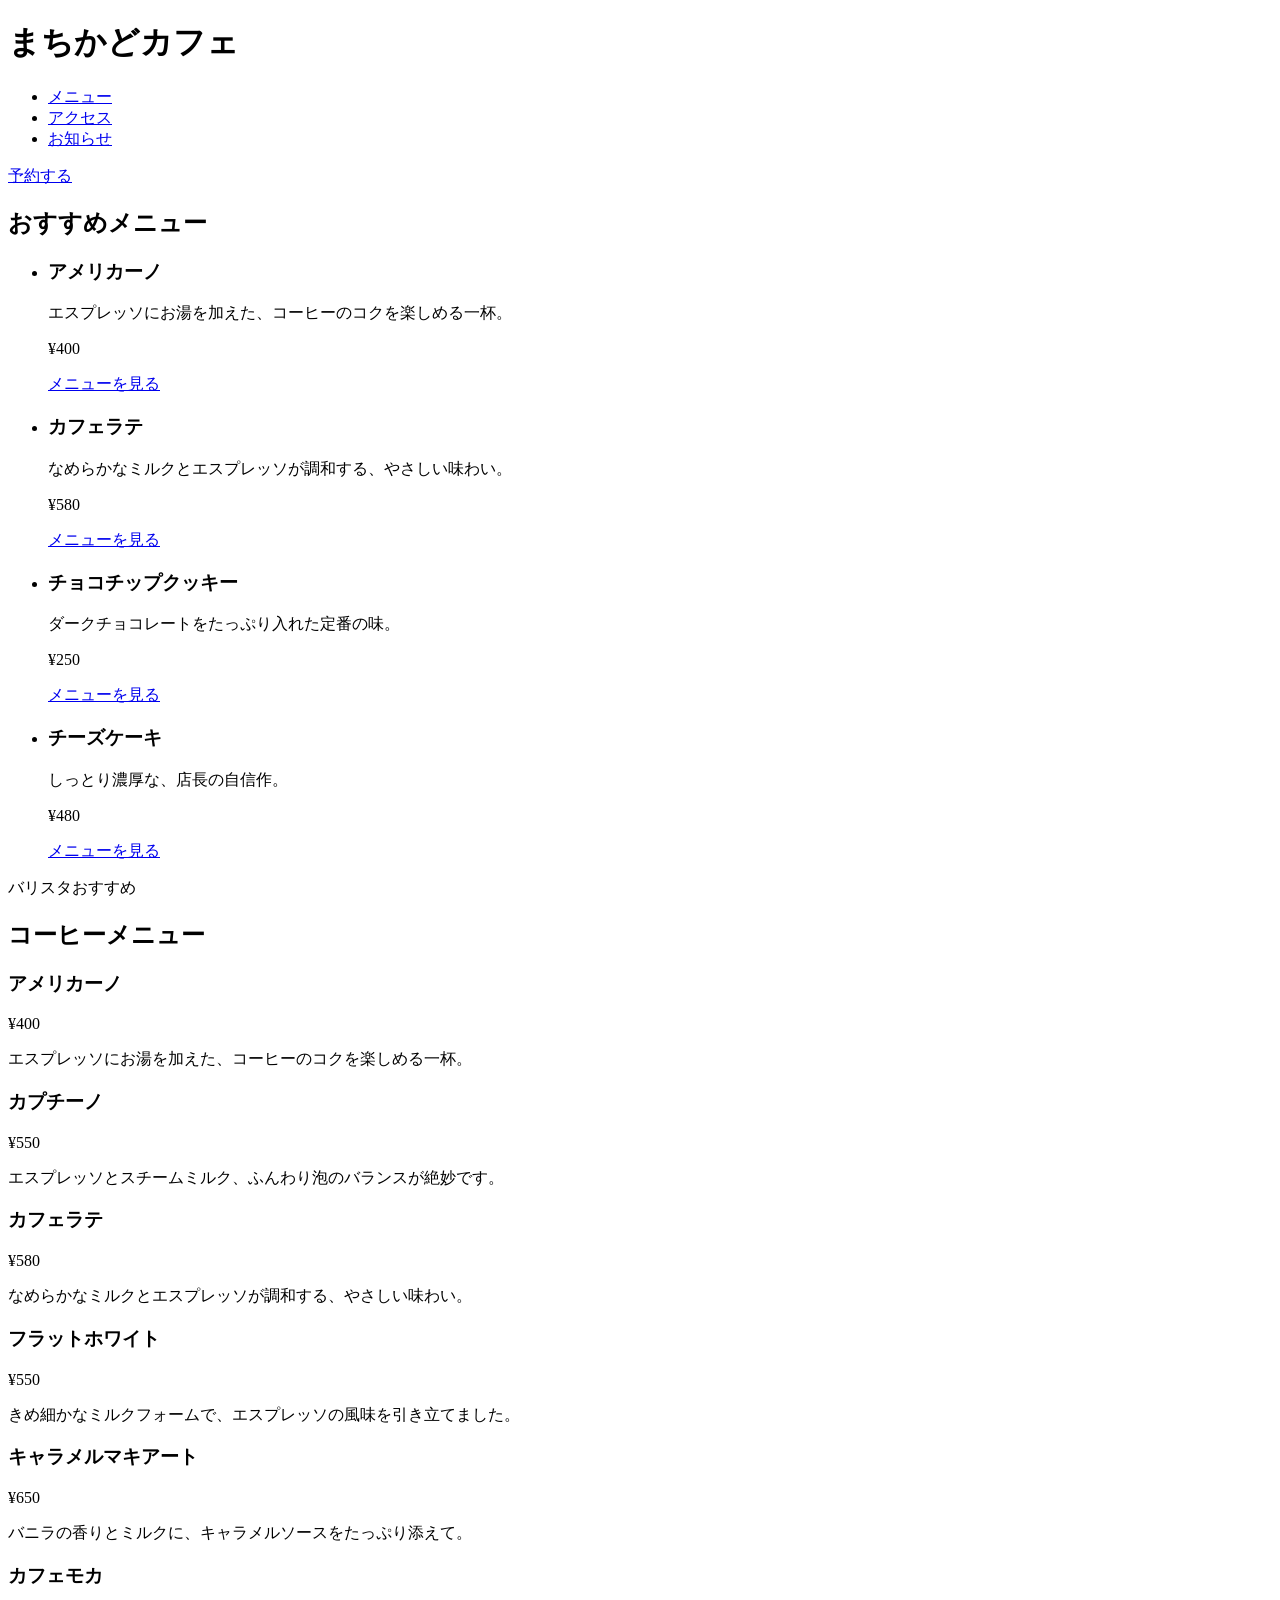
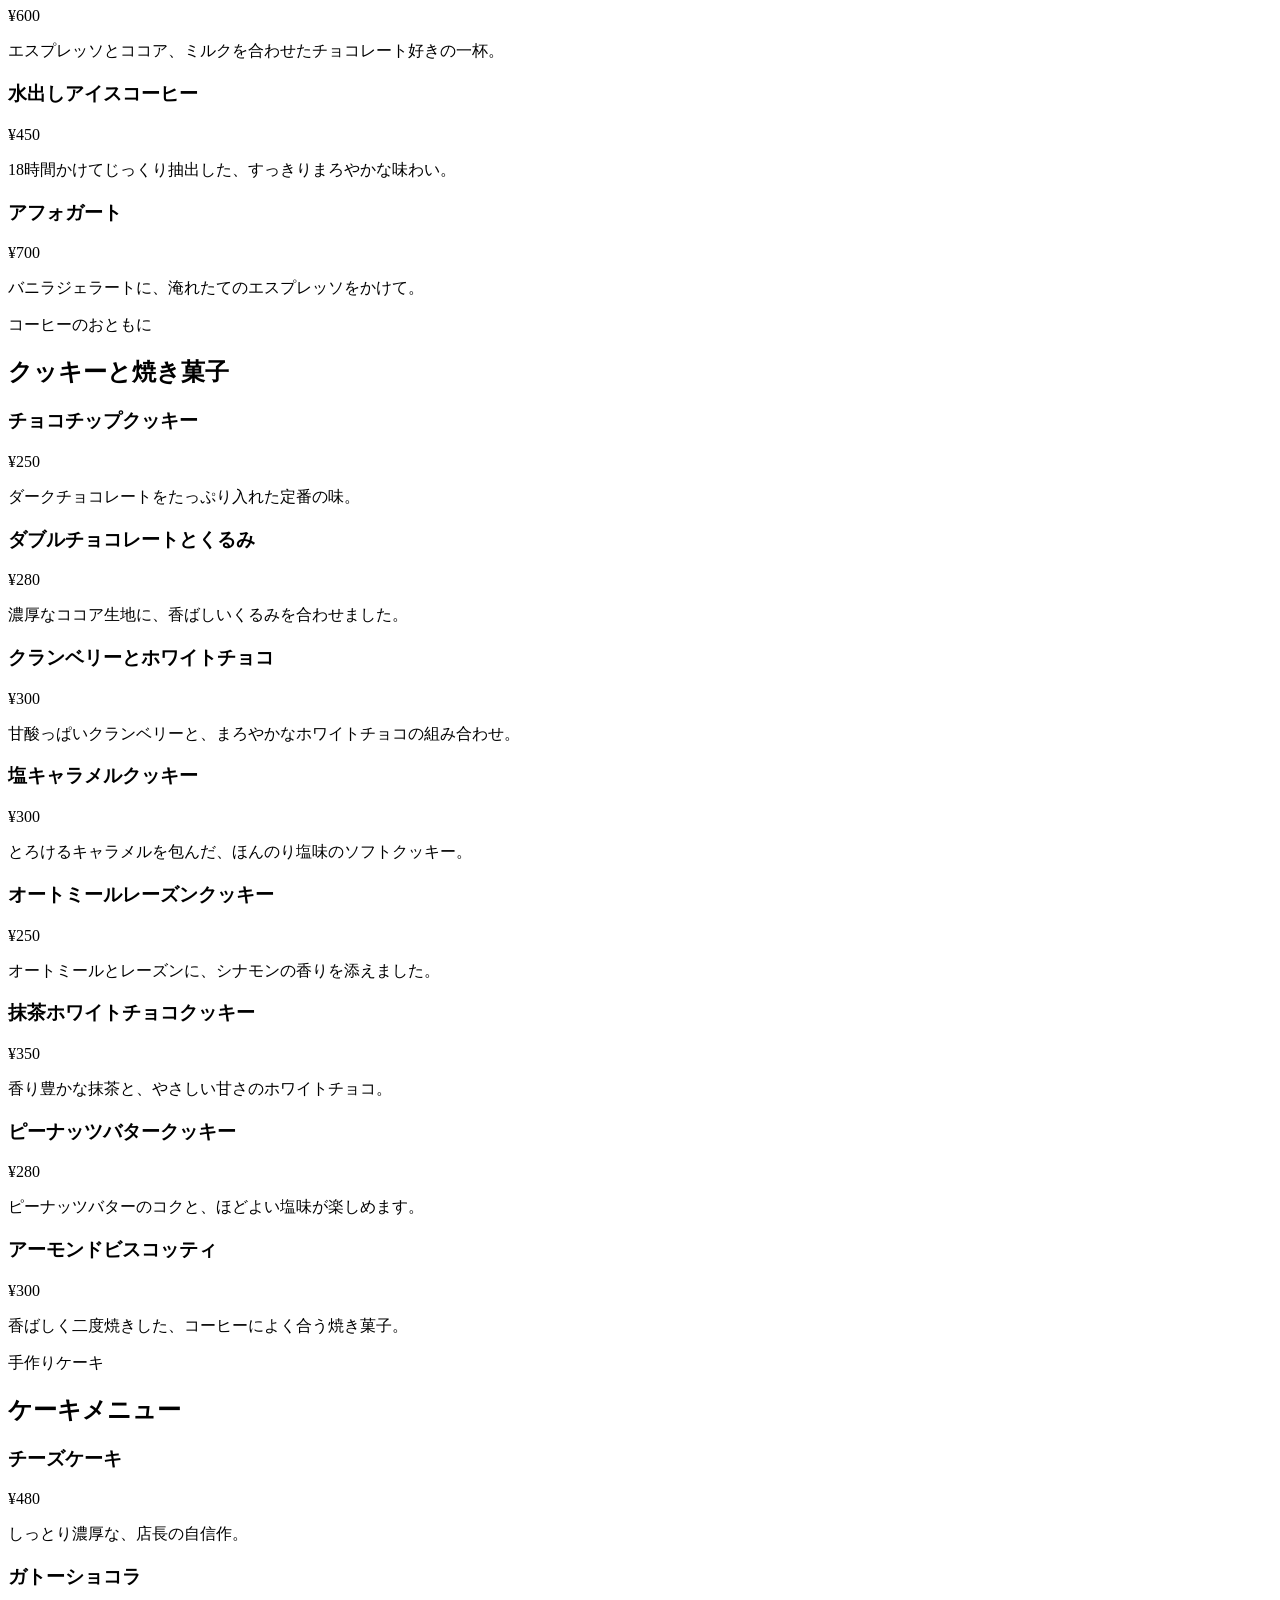
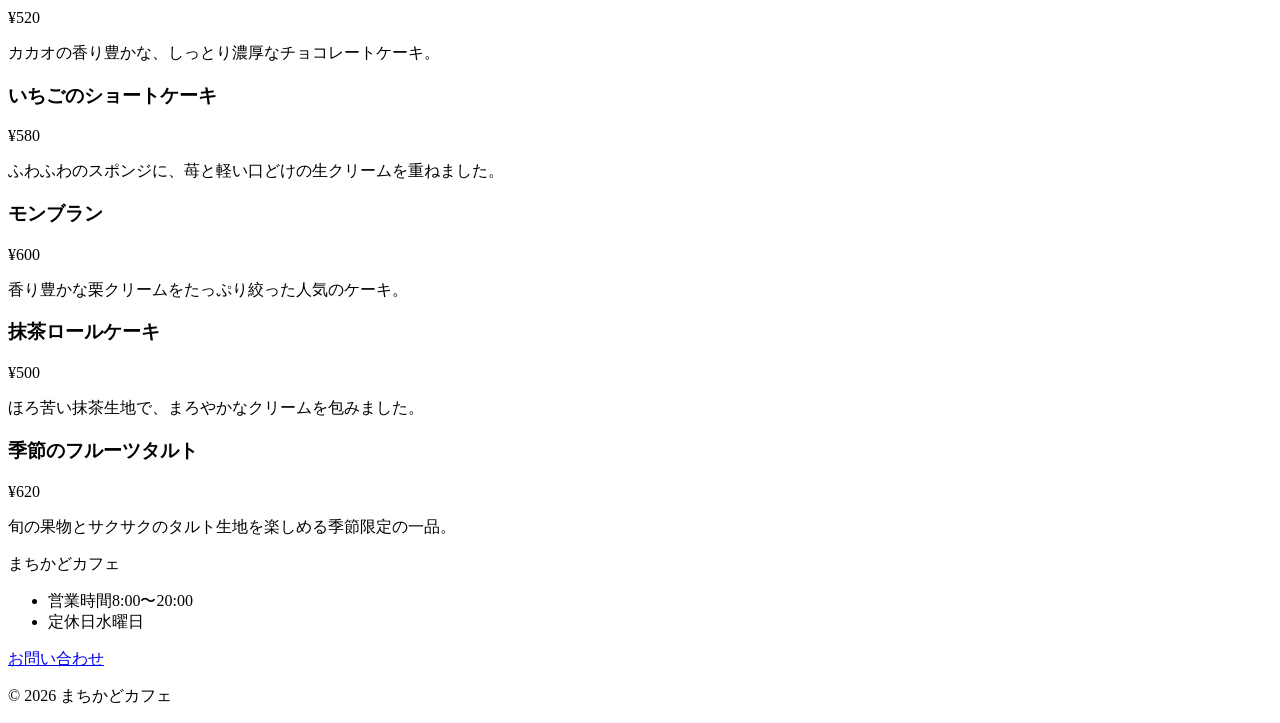
==== 261016/index.html @ 09165c0c "261016 site-footer" ====
<!DOCTYPE html>
<html lang="ja">

<head>
    <meta charset="UTF-8">
    <meta name="viewport" content="width=device-width, initial-scale=1.0">
    <title>まちかどカフェ</title>
    <link rel="stylesheet" href="css/base.css">
    <link rel="stylesheet" href="css/header.css">
    <link rel="stylesheet" href="css/main.css">
    <link rel="stylesheet" href="css/footer.css">
</head>

<body>
    
<!-- ===== A ヘッダー ここから ===== -->
  <header class="box">
    <h1 class="title">まちかどカフェ</h1>
    <ul class="list">
      <li><a class="link" href="#">メニュー</a></li>
      <li><a class="link" href="#">アクセス</a></li>
      <li><a class="link" href="#">お知らせ</a></li>
    </ul>
    <a class="btn" href="#">予約する</a>
  </header>
    <!-- ===== A ヘッダー ここまで ===== -->

    <!-- ===== B メイン ここから ===== -->
 <main class="main-content">
    <section class="recommended box" aria-labelledby="recommended-title">
      <h2 class="title" id="recommended-title">おすすめメニュー</h2>
      <ul class="list recommended-list">
        <li class="item">
          <h3 class="name">アメリカーノ</h3>
          <p class="text">エスプレッソにお湯を加えた、コーヒーのコクを楽しめる一杯。</p>
          <p class="price">¥400</p>
          <a class="btn" href="#americano">メニューを見る</a>
        </li>
        <li class="item">
          <h3 class="name">カフェラテ</h3>
          <p class="text">なめらかなミルクとエスプレッソが調和する、やさしい味わい。</p>
          <p class="price">¥580</p>
          <a class="btn" href="#cafe-latte">メニューを見る</a>
        </li>
        <li class="item">
          <h3 class="name">チョコチップクッキー</h3>
          <p class="text">ダークチョコレートをたっぷり入れた定番の味。</p>
          <p class="price">¥250</p>
          <a class="btn" href="#chocolate-chip-cookie">メニューを見る</a>
        </li>
        <li class="item">
          <h3 class="name">チーズケーキ</h3>
          <p class="text">しっとり濃厚な、店長の自信作。</p>
          <p class="price">¥480</p>
          <a class="btn" href="#cheesecake">メニューを見る</a>
      </li>
      </ul>
    </section>


    <section id="menu" class="section section-menu">
      <div class="container">
        <div class="section-heading">
          <span class="eyebrow">バリスタおすすめ</span>
          <h2>コーヒーメニュー</h2>
        </div>

        <div class="menu-grid">
          <article class="menu-card" id="americano">
            <h3>アメリカーノ</h3>
            <span class="price">¥400</span>
            <p>エスプレッソにお湯を加えた、コーヒーのコクを楽しめる一杯。</p>
          </article>
          <article class="menu-card">
            <h3>カプチーノ</h3>
            <span class="price">¥550</span>
            <p>エスプレッソとスチームミルク、ふんわり泡のバランスが絶妙です。</p>
          </article>
          <article class="menu-card" id="cafe-latte">
            <h3>カフェラテ</h3>
            <span class="price">¥580</span>
            <p>なめらかなミルクとエスプレッソが調和する、やさしい味わい。</p>
          </article>
          <article class="menu-card">
            <h3>フラットホワイト</h3>
            <span class="price">¥550</span>
            <p>きめ細かなミルクフォームで、エスプレッソの風味を引き立てました。</p>
          </article>
          <article class="menu-card">
            <h3>キャラメルマキアート</h3>
            <span class="price">¥650</span>
            <p>バニラの香りとミルクに、キャラメルソースをたっぷり添えて。</p>
          </article>
          <article class="menu-card">
            <h3>カフェモカ</h3>
            <span class="price">¥600</span>
            <p>エスプレッソとココア、ミルクを合わせたチョコレート好きの一杯。</p>
          </article>
          <article class="menu-card">
            <h3>水出しアイスコーヒー</h3>
            <span class="price">¥450</span>
            <p>18時間かけてじっくり抽出した、すっきりまろやかな味わい。</p>
          </article>
          <article class="menu-card">
            <h3>アフォガート</h3>
            <span class="price">¥700</span>
            <p>バニラジェラートに、淹れたてのエスプレッソをかけて。</p>
          </article>
        </div>

        <div class="menu-category">
          <div class="section-heading">
            <span class="eyebrow">コーヒーのおともに</span>
            <h2>クッキーと焼き菓子</h2>
          </div>
          <div class="menu-grid">
            <article class="menu-card" id="chocolate-chip-cookie">
              <h3>チョコチップクッキー</h3>
              <span class="price">¥250</span>
              <p>ダークチョコレートをたっぷり入れた定番の味。</p>
            </article>
            <article class="menu-card">
              <h3>ダブルチョコレートとくるみ</h3>
              <span class="price">¥280</span>
              <p>濃厚なココア生地に、香ばしいくるみを合わせました。</p>
            </article>
            <article class="menu-card">
              <h3>クランベリーとホワイトチョコ</h3>
              <span class="price">¥300</span>
              <p>甘酸っぱいクランベリーと、まろやかなホワイトチョコの組み合わせ。</p>
            </article>
            <article class="menu-card">
              <h3>塩キャラメルクッキー</h3>
              <span class="price">¥300</span>
              <p>とろけるキャラメルを包んだ、ほんのり塩味のソフトクッキー。</p>
            </article>
            <article class="menu-card">
              <h3>オートミールレーズンクッキー</h3>
              <span class="price">¥250</span>
              <p>オートミールとレーズンに、シナモンの香りを添えました。</p>
            </article>
            <article class="menu-card">
              <h3>抹茶ホワイトチョコクッキー</h3>
              <span class="price">¥350</span>
              <p>香り豊かな抹茶と、やさしい甘さのホワイトチョコ。</p>
            </article>
            <article class="menu-card">
              <h3>ピーナッツバタークッキー</h3>
              <span class="price">¥280</span>
              <p>ピーナッツバターのコクと、ほどよい塩味が楽しめます。</p>
            </article>
            <article class="menu-card">
              <h3>アーモンドビスコッティ</h3>
              <span class="price">¥300</span>
              <p>香ばしく二度焼きした、コーヒーによく合う焼き菓子。</p>
            </article>
          </div>
        </div>

        <div class="menu-category">
          <div class="section-heading">
            <span class="eyebrow">手作りケーキ</span>
            <h2>ケーキメニュー</h2>
          </div>
          <div class="menu-grid">
            <article class="menu-card" id="cheesecake">
              <h3>チーズケーキ</h3>
              <span class="price">¥480</span>
              <p>しっとり濃厚な、店長の自信作。</p>
            </article>
            <article class="menu-card">
              <h3>ガトーショコラ</h3>
              <span class="price">¥520</span>
              <p>カカオの香り豊かな、しっとり濃厚なチョコレートケーキ。</p>
            </article>
            <article class="menu-card">
              <h3>いちごのショートケーキ</h3>
              <span class="price">¥580</span>
              <p>ふわふわのスポンジに、苺と軽い口どけの生クリームを重ねました。</p>
            </article>
            <article class="menu-card">
              <h3>モンブラン</h3>
              <span class="price">¥600</span>
              <p>香り豊かな栗クリームをたっぷり絞った人気のケーキ。</p>
            </article>
            <article class="menu-card">
              <h3>抹茶ロールケーキ</h3>
              <span class="price">¥500</span>
              <p>ほろ苦い抹茶生地で、まろやかなクリームを包みました。</p>
            </article>
            <article class="menu-card">
              <h3>季節のフルーツタルト</h3>
              <span class="price">¥620</span>
              <p>旬の果物とサクサクのタルト生地を楽しめる季節限定の一品。</p>
            </article>
          </div>
        </div>
      </div>
    </section>
  </main>
    <!-- ===== B メイン ここまで ===== -->

    <!-- ===== C フッター ここから ===== -->
<footer class="site-footer">
    <p class="site-footer__title">まちかどカフェ</p>
    <ul class="site-footer__list">
        <li>営業時間8:00〜20:00</li>
        <li>定休日水曜日</li>
    </ul>
    <a class="site-footer__btn" href="#">お問い合わせ</a>
    <p class="site-footer__text">© 2026 まちかどカフェ</p>
</footer>
    <!-- ===== C フッター ここまで ===== -->
</body>

</html>
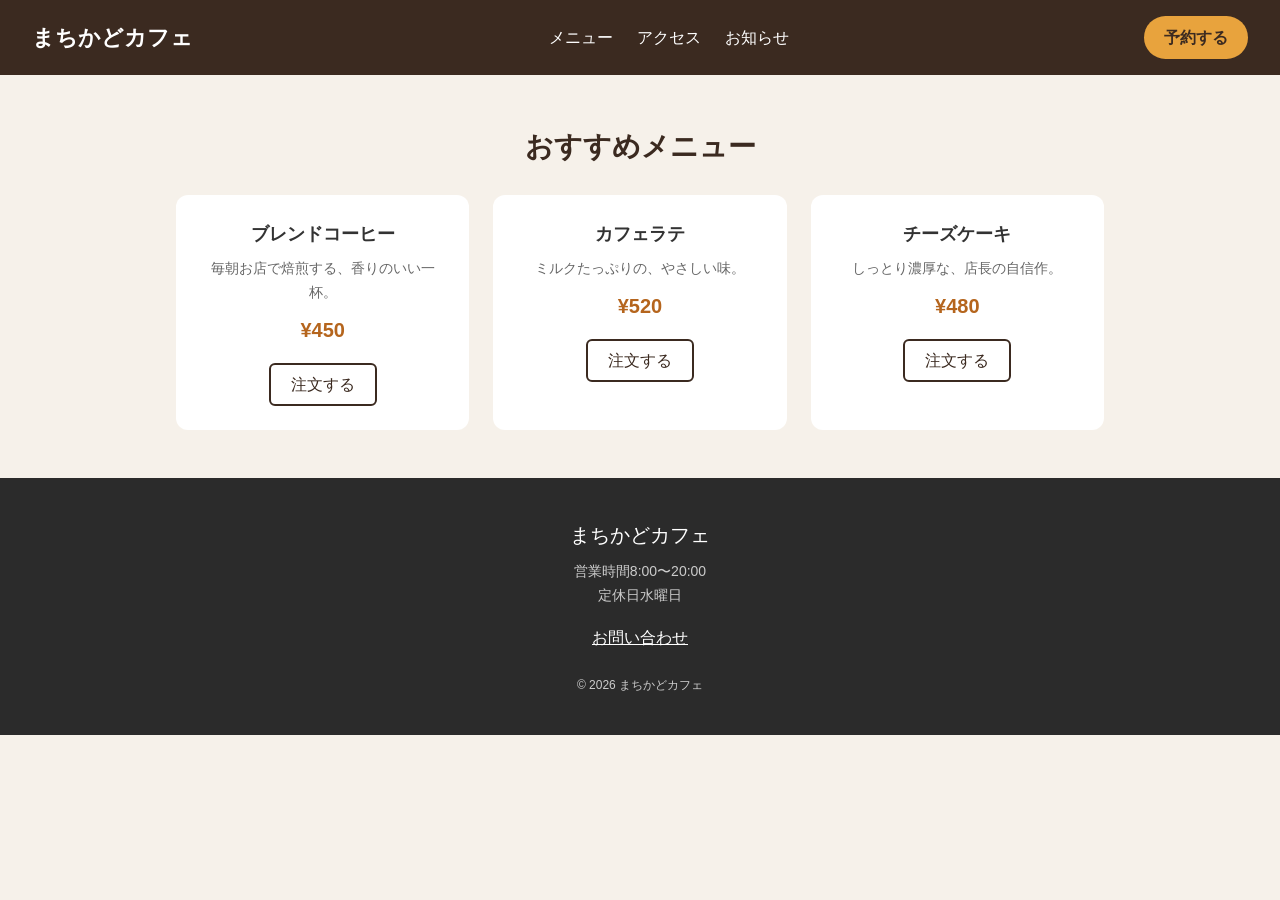
==== commit 37765459: "261106受け取ったまま" ====
--- a/261016/index.html
+++ b/261016/index.html
@@ -25,180 +25,34 @@
   </header>
     <!-- ===== A ヘッダー ここまで ===== -->
 
-    <!-- ===== B メイン ここから ===== -->
- <main class="main-content">
-    <section class="recommended box" aria-labelledby="recommended-title">
-      <h2 class="title" id="recommended-title">おすすめメニュー</h2>
-      <ul class="list recommended-list">
-        <li class="item">
-          <h3 class="name">アメリカーノ</h3>
-          <p class="text">エスプレッソにお湯を加えた、コーヒーのコクを楽しめる一杯。</p>
-          <p class="price">¥400</p>
-          <a class="btn" href="#americano">メニューを見る</a>
-        </li>
-        <li class="item">
-          <h3 class="name">カフェラテ</h3>
-          <p class="text">なめらかなミルクとエスプレッソが調和する、やさしい味わい。</p>
-          <p class="price">¥580</p>
-          <a class="btn" href="#cafe-latte">メニューを見る</a>
-        </li>
-        <li class="item">
-          <h3 class="name">チョコチップクッキー</h3>
-          <p class="text">ダークチョコレートをたっぷり入れた定番の味。</p>
-          <p class="price">¥250</p>
-          <a class="btn" href="#chocolate-chip-cookie">メニューを見る</a>
-        </li>
-        <li class="item">
-          <h3 class="name">チーズケーキ</h3>
-          <p class="text">しっとり濃厚な、店長の自信作。</p>
-          <p class="price">¥480</p>
-          <a class="btn" href="#cheesecake">メニューを見る</a>
+     <!-- ===== B メイン ここから ===== -->
+     <main class="menu__box">
+    <h2 class="menu__title">おすすめメニュー</h2>
+    <ul class="menu__list">
+      <li class="menu__item">
+        <h3 class="menu__name">ブレンドコーヒー</h3>
+        <p class="menu__text">毎朝お店で焙煎する、香りのいい一杯。</p>
+        <p class="menu__price">¥450</p>
+        <a class="menu__btn" href="#">注文する</a>
       </li>
-      </ul>
-    </section>
+      <li class="menu__item">
+        <h3 class="menu__name">カフェラテ</h3>
+        <p class="menu__text">ミルクたっぷりの、やさしい味。</p>
+        <p class="menu__price">¥520</p>
+        <a class="menu__btn" href="#">注文する</a>
+      </li>
+      <li class="menu__item">
+        <h3 class="menu__name">チーズケーキ</h3>
+        <p class="menu__text">しっとり濃厚な、店長の自信作。</p>
+        <p class="menu__price">¥480</p>
+        <a class="menu__btn" href="#">注文する</a>
+      </li>
+    </ul>
+  </main>
 
 
-    <section id="menu" class="section section-menu">
-      <div class="container">
-        <div class="section-heading">
-          <span class="eyebrow">バリスタおすすめ</span>
-          <h2>コーヒーメニュー</h2>
-        </div>
+  <!-- ===== B メイン ここまで ===== -->
 
-        <div class="menu-grid">
-          <article class="menu-card" id="americano">
-            <h3>アメリカーノ</h3>
-            <span class="price">¥400</span>
-            <p>エスプレッソにお湯を加えた、コーヒーのコクを楽しめる一杯。</p>
-          </article>
-          <article class="menu-card">
-            <h3>カプチーノ</h3>
-            <span class="price">¥550</span>
-            <p>エスプレッソとスチームミルク、ふんわり泡のバランスが絶妙です。</p>
-          </article>
-          <article class="menu-card" id="cafe-latte">
-            <h3>カフェラテ</h3>
-            <span class="price">¥580</span>
-            <p>なめらかなミルクとエスプレッソが調和する、やさしい味わい。</p>
-          </article>
-          <article class="menu-card">
-            <h3>フラットホワイト</h3>
-            <span class="price">¥550</span>
-            <p>きめ細かなミルクフォームで、エスプレッソの風味を引き立てました。</p>
-          </article>
-          <article class="menu-card">
-            <h3>キャラメルマキアート</h3>
-            <span class="price">¥650</span>
-            <p>バニラの香りとミルクに、キャラメルソースをたっぷり添えて。</p>
-          </article>
-          <article class="menu-card">
-            <h3>カフェモカ</h3>
-            <span class="price">¥600</span>
-            <p>エスプレッソとココア、ミルクを合わせたチョコレート好きの一杯。</p>
-          </article>
-          <article class="menu-card">
-            <h3>水出しアイスコーヒー</h3>
-            <span class="price">¥450</span>
-            <p>18時間かけてじっくり抽出した、すっきりまろやかな味わい。</p>
-          </article>
-          <article class="menu-card">
-            <h3>アフォガート</h3>
-            <span class="price">¥700</span>
-            <p>バニラジェラートに、淹れたてのエスプレッソをかけて。</p>
-          </article>
-        </div>
-
-        <div class="menu-category">
-          <div class="section-heading">
-            <span class="eyebrow">コーヒーのおともに</span>
-            <h2>クッキーと焼き菓子</h2>
-          </div>
-          <div class="menu-grid">
-            <article class="menu-card" id="chocolate-chip-cookie">
-              <h3>チョコチップクッキー</h3>
-              <span class="price">¥250</span>
-              <p>ダークチョコレートをたっぷり入れた定番の味。</p>
-            </article>
-            <article class="menu-card">
-              <h3>ダブルチョコレートとくるみ</h3>
-              <span class="price">¥280</span>
-              <p>濃厚なココア生地に、香ばしいくるみを合わせました。</p>
-            </article>
-            <article class="menu-card">
-              <h3>クランベリーとホワイトチョコ</h3>
-              <span class="price">¥300</span>
-              <p>甘酸っぱいクランベリーと、まろやかなホワイトチョコの組み合わせ。</p>
-            </article>
-            <article class="menu-card">
-              <h3>塩キャラメルクッキー</h3>
-              <span class="price">¥300</span>
-              <p>とろけるキャラメルを包んだ、ほんのり塩味のソフトクッキー。</p>
-            </article>
-            <article class="menu-card">
-              <h3>オートミールレーズンクッキー</h3>
-              <span class="price">¥250</span>
-              <p>オートミールとレーズンに、シナモンの香りを添えました。</p>
-            </article>
-            <article class="menu-card">
-              <h3>抹茶ホワイトチョコクッキー</h3>
-              <span class="price">¥350</span>
-              <p>香り豊かな抹茶と、やさしい甘さのホワイトチョコ。</p>
-            </article>
-            <article class="menu-card">
-              <h3>ピーナッツバタークッキー</h3>
-              <span class="price">¥280</span>
-              <p>ピーナッツバターのコクと、ほどよい塩味が楽しめます。</p>
-            </article>
-            <article class="menu-card">
-              <h3>アーモンドビスコッティ</h3>
-              <span class="price">¥300</span>
-              <p>香ばしく二度焼きした、コーヒーによく合う焼き菓子。</p>
-            </article>
-          </div>
-        </div>
-
-        <div class="menu-category">
-          <div class="section-heading">
-            <span class="eyebrow">手作りケーキ</span>
-            <h2>ケーキメニュー</h2>
-          </div>
-          <div class="menu-grid">
-            <article class="menu-card" id="cheesecake">
-              <h3>チーズケーキ</h3>
-              <span class="price">¥480</span>
-              <p>しっとり濃厚な、店長の自信作。</p>
-            </article>
-            <article class="menu-card">
-              <h3>ガトーショコラ</h3>
-              <span class="price">¥520</span>
-              <p>カカオの香り豊かな、しっとり濃厚なチョコレートケーキ。</p>
-            </article>
-            <article class="menu-card">
-              <h3>いちごのショートケーキ</h3>
-              <span class="price">¥580</span>
-              <p>ふわふわのスポンジに、苺と軽い口どけの生クリームを重ねました。</p>
-            </article>
-            <article class="menu-card">
-              <h3>モンブラン</h3>
-              <span class="price">¥600</span>
-              <p>香り豊かな栗クリームをたっぷり絞った人気のケーキ。</p>
-            </article>
-            <article class="menu-card">
-              <h3>抹茶ロールケーキ</h3>
-              <span class="price">¥500</span>
-              <p>ほろ苦い抹茶生地で、まろやかなクリームを包みました。</p>
-            </article>
-            <article class="menu-card">
-              <h3>季節のフルーツタルト</h3>
-              <span class="price">¥620</span>
-              <p>旬の果物とサクサクのタルト生地を楽しめる季節限定の一品。</p>
-            </article>
-          </div>
-        </div>
-      </div>
-    </section>
-  </main>
-    <!-- ===== B メイン ここまで ===== -->
 
     <!-- ===== C フッター ここから ===== -->
 <footer class="site-footer">
--- a/261016/css/base.css
+++ b/261016/css/base.css
@@ -0,0 +1,13 @@
+/* base.css … 先生が用意したファイル。だれも書きかえない */
+
+* {
+  box-sizing: border-box;
+}
+
+body {
+  margin: 0;
+  font-family: sans-serif;
+  color: #333;
+  background: #f6f1ea;
+  line-height: 1.7;
+}
--- a/261016/css/header.css
+++ b/261016/css/header.css
@@ -0,0 +1,37 @@
+/* header.css … A 26547さん*/
+
+ .box {
+  display: flex;
+  justify-content: space-between;
+  align-items: center;
+  padding: 16px 32px;
+  background: #3b2a20;
+}
+
+.title {
+  margin: 0;
+  font-size: 22px;
+  color: #fff;
+}
+
+.list {
+  display: flex;
+  gap: 24px;
+  margin: 0;
+  padding: 0;
+  list-style: none;
+}
+
+.link {
+  color: #fff;
+  text-decoration: none;
+}
+
+.btn {
+  padding: 8px 20px;
+  border-radius: 999px;
+  background: #e8a33d;
+  color: #3b2a20;
+  font-weight: bold;
+  text-decoration: none;
+}
--- a/261016/css/main.css
+++ b/261016/css/main.css
@@ -0,0 +1,57 @@
+/* main.css … 26521 さんの担当 */
+
+.menu__box {
+  max-width: 960px;
+  margin: 0 auto;
+  padding: 48px 16px;
+}
+
+.menu__title {
+  margin: 0 0 24px;
+  font-size: 28px;
+  text-align: center;
+  color: #3b2a20;
+}
+
+.menu__list {
+  display: flex;
+  gap: 24px;
+  margin: 0;
+  padding: 0;
+  list-style: none;
+}
+
+.menu__item {
+  flex: 1;
+  padding: 24px;
+  border-radius: 12px;
+  background: #fff;
+  text-align: center;
+}
+
+.menu__name {
+  margin: 0;
+  font-size: 18px;
+}
+
+.menu__text {
+  margin: 8px 0;
+  font-size: 14px;
+  color: #666;
+}
+
+.menu__price {
+  margin: 0 0 16px;
+  font-size: 20px;
+  font-weight: bold;
+  color: #b5651d;
+}
+
+.menu__btn {
+  display: inline-block;
+  padding: 6px 20px;
+  border: 2px solid #3b2a20;
+  border-radius: 6px;
+  color: #3b2a20;
+  text-decoration: none;
+}
--- a/261016/css/footer.css
+++ b/261016/css/footer.css
@@ -0,0 +1,29 @@
+/* footer.css … C 26520さんの担当 */
+.site-footer {
+  padding: 40px 16px;
+  background: #2b2b2b;
+  color: #ccc;
+  text-align: center;
+}
+
+.site-footer__title {
+  margin: 0 0 8px;
+  font-size: 20px;
+  color: #fff;
+}
+
+.site-footer__list {
+  margin: 0 0 16px;
+  padding: 0;
+  list-style: none;
+  font-size: 14px;
+}
+
+.site-footer__btn {
+  color: #fff;
+}
+
+.site-footer__text {
+  margin: 24px 0 0;
+  font-size: 12px;
+}
